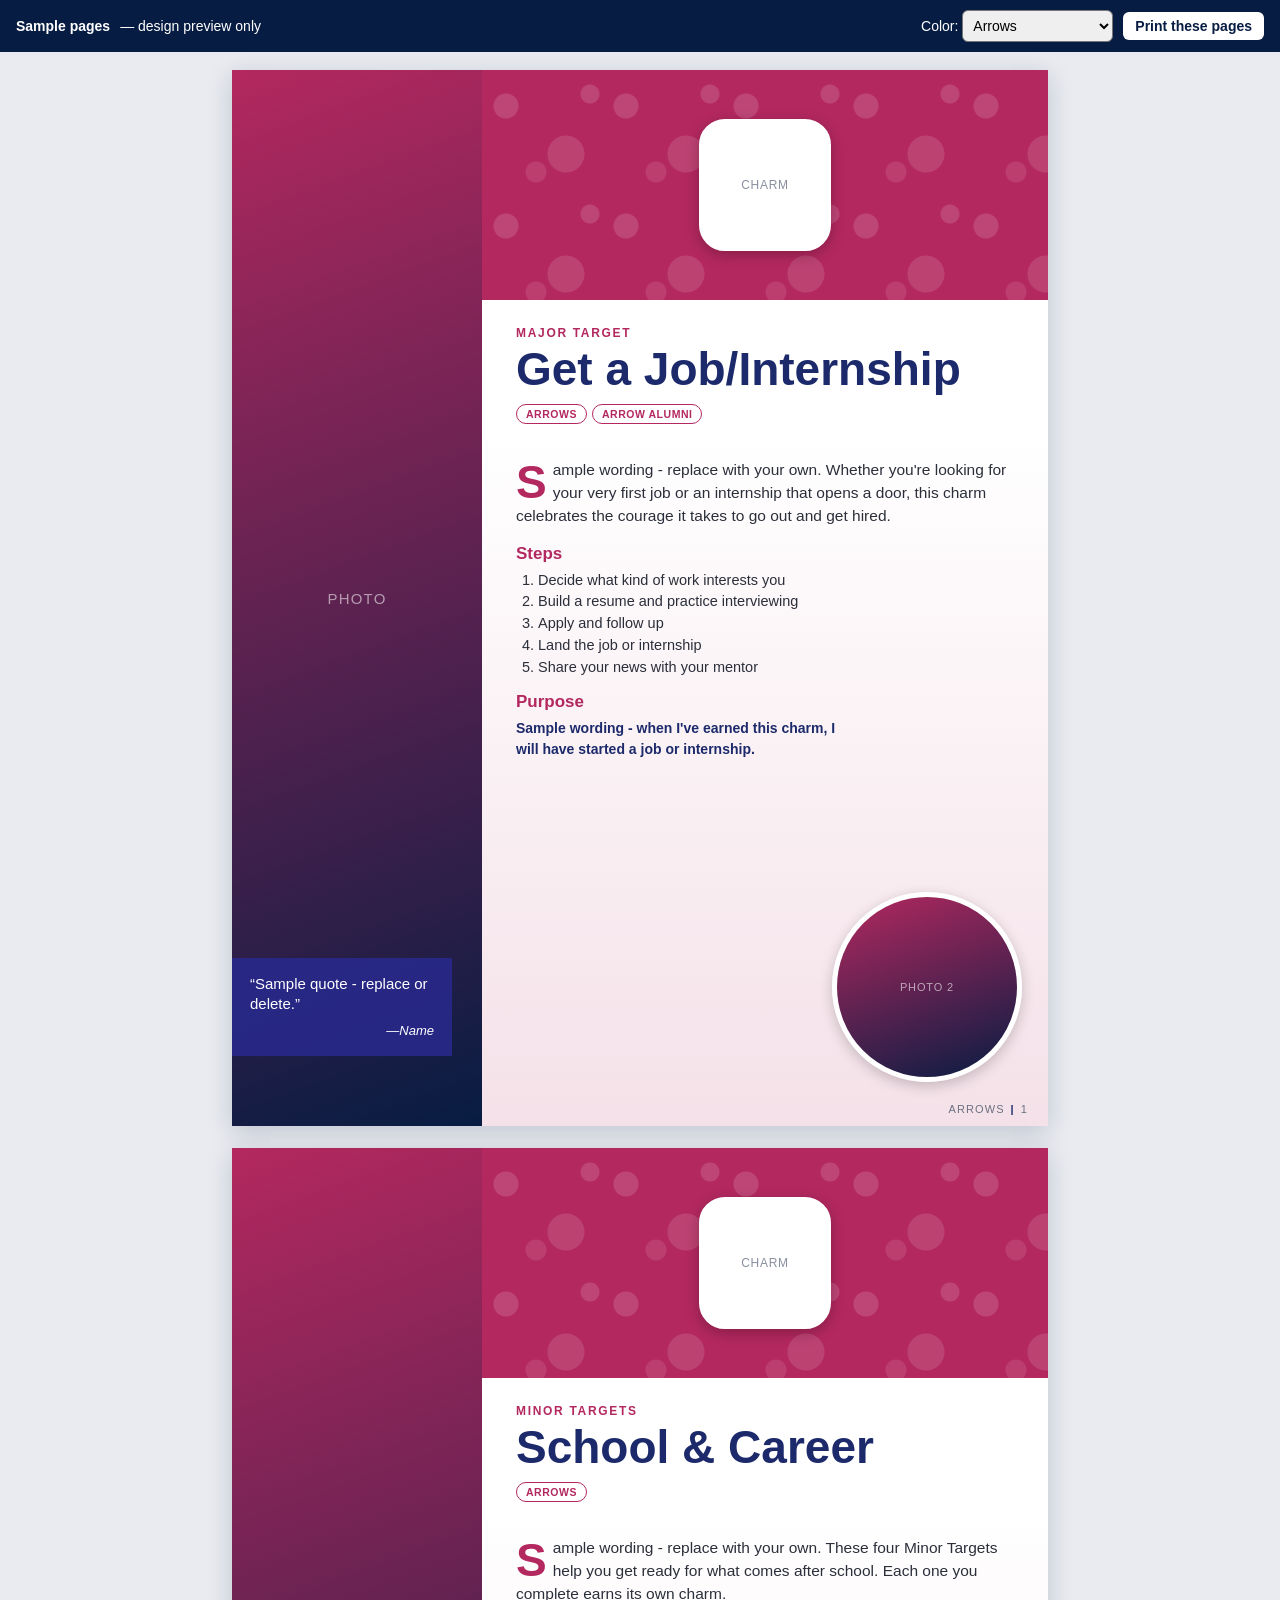
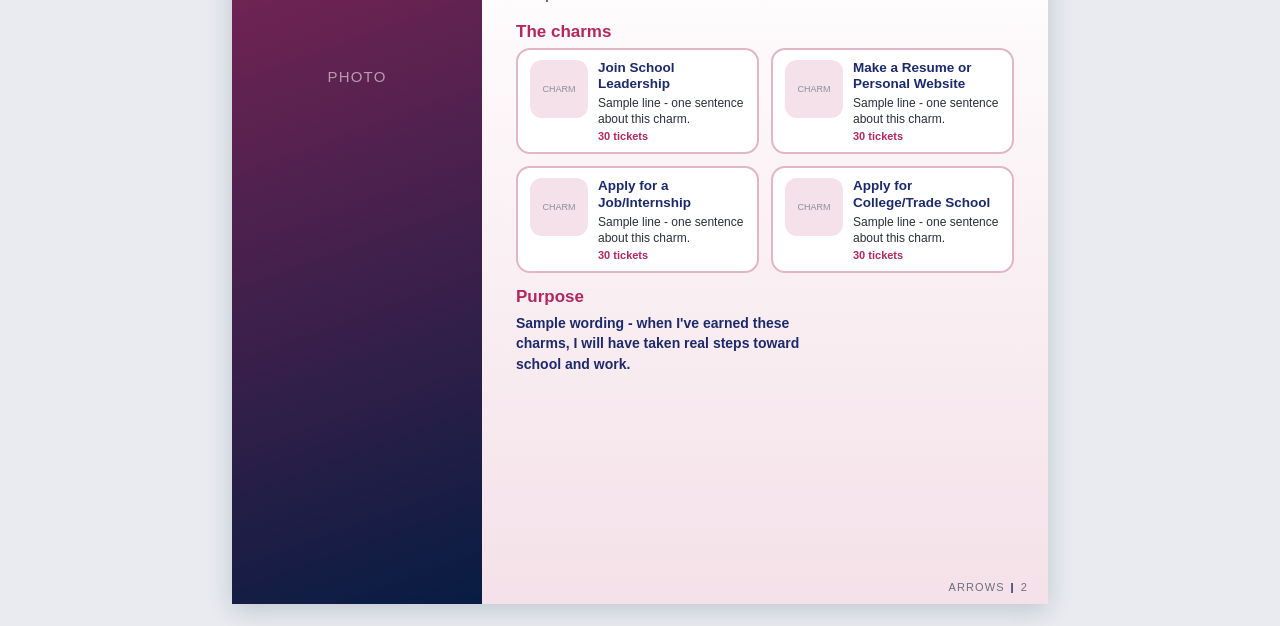
==== sample.html @ eaa31264 "Start Awards Program Guide: charm data, content template, sample pages awards.json holds all four bo" ====
<!doctype html>
<html lang="en">
<head>
<meta charset="utf-8">
<meta name="viewport" content="width=device-width,initial-scale=1">
<title>Awards Program Guide — Sample Pages</title>
<link rel="stylesheet" href="styles.css">
<style>
  .bar{position:sticky;top:0;z-index:5;background:#071C42;color:#fff;padding:10px 16px;font-size:14px;display:flex;gap:10px;align-items:center;flex-wrap:wrap;margin-bottom:18px}
  .bar button{font:inherit;padding:6px 12px;border-radius:6px;border:0;cursor:pointer;background:#fff;color:#071C42;font-weight:700}
  .bar select{font:inherit;padding:6px;border-radius:6px}
  .bar .sp{flex:1}
</style>
</head>
<body>
<div class="bar noprint">
  <strong>Sample pages</strong> — design preview only
  <span class="sp"></span>
  <label>Color: <select id="aud"></select></label>
  <button onclick="window.print()">Print these pages</button>
</div>
<div id="out"></div>
<script src="app.js"></script>
<script>
(async function(){
  const data = await AwardsGuide.load();
  const ids = ['major-a1','grp-school-career'];
  const sel = document.getElementById('aud');
  data.booklets.forEach(b => sel.append(new Option(b.title, b.id)));
  const out = document.getElementById('out');
  let wraps = [];
  function draw(){
    const booklet = data.booklets.find(b => b.id === sel.value);
    out.replaceChildren();
    wraps = ids.map((id,i) => {
      const p = data.pages.find(x => x.id === id);
      const w = AwardsGuide.wrap(AwardsGuide.render(p, booklet, data, i + 1));
      out.append(w); return w;
    });
    AwardsGuide.fit(wraps);
  }
  sel.addEventListener('change', draw);
  window.addEventListener('resize', () => AwardsGuide.fit(wraps));
  draw();
})();
</script>
</body>
</html>
---- styles.css ----
/* Awards Program Guide — page design. One .page = one 8.5in x 11in sheet. */
:root{
  --navy:#071C42; --title:#1C2A6B; --ink:#2b2f3a; --accent:#B3285F;
  --soft:#f6f1f4; --pg-w:816px; --pg-h:1056px; /* 8.5in x 11in at 96dpi */
}
*{box-sizing:border-box}
html,body{margin:0}
body{font-family:"Helvetica Neue",Arial,sans-serif;color:var(--ink);background:#e9ebf0}

/* Screen: pages scale to fit the window */
.sheet-wrap{width:100%;display:flex;justify-content:center;margin:0 auto 22px}
.sheet-scaler{transform-origin:top left}
.page{width:var(--pg-w);height:var(--pg-h);position:relative;overflow:hidden;background:#fff;
  box-shadow:0 6px 24px rgba(7,28,66,.18);display:grid;grid-template-columns:250px 1fr;
  --tint:color-mix(in srgb,var(--accent) 14%,#fff)}

/* Left photo strip */
.pg-photo{position:relative;background:linear-gradient(160deg,var(--accent),var(--navy));overflow:hidden}
.pg-photo img{width:100%;height:100%;object-fit:cover;display:block}
.pg-photo .ph-empty{position:absolute;inset:0;display:flex;align-items:center;justify-content:center;
  color:rgba(255,255,255,.55);font-size:15px;letter-spacing:.08em;text-transform:uppercase;text-align:center;padding:20px}
.pg-quote{position:absolute;left:0;bottom:70px;width:88%;background:rgba(40,40,140,.88);color:#fff;
  padding:16px 18px;font-size:15px;line-height:1.35}
.pg-quote .by{display:block;text-align:right;margin-top:8px;font-style:italic;font-size:13px}

/* Right column */
.pg-main{display:flex;flex-direction:column;min-width:0;background:#fff}
.pg-banner{height:230px;position:relative;background-color:var(--accent);
  background-image:radial-gradient(circle at 20% 30%,rgba(255,255,255,.14) 0 12px,transparent 13px),
  radial-gradient(circle at 70% 70%,rgba(255,255,255,.12) 0 18px,transparent 19px),
  radial-gradient(circle at 90% 20%,rgba(255,255,255,.14) 0 9px,transparent 10px),
  radial-gradient(circle at 45% 85%,rgba(255,255,255,.1) 0 10px,transparent 11px);
  background-size:120px 120px;display:flex;align-items:center;justify-content:center}
.badge{width:132px;height:132px;border-radius:26px;border:4px solid #fff;background:#fff;overflow:hidden;
  display:flex;align-items:center;justify-content:center;box-shadow:0 4px 14px rgba(0,0,0,.25)}
.badge img{width:100%;height:100%;object-fit:contain}
.badge .b-empty{font-size:12px;color:#8a8fa0;text-align:center;letter-spacing:.06em;text-transform:uppercase}

.pg-title{padding:26px 34px 12px}
.pg-label{font-size:12px;font-weight:700;letter-spacing:.14em;text-transform:uppercase;color:var(--accent);margin-bottom:6px}
.pg-title h1{margin:0;font-size:46px;line-height:1.04;color:var(--title);font-weight:800}
.pg-title.long h1{font-size:38px}

.pg-body{flex:1;padding:22px 34px 56px;background:linear-gradient(180deg,#fff 0,var(--tint) 100%);position:relative;overflow:hidden}
.pg-intro{font-size:15.5px;line-height:1.5;margin:0 0 16px}
.pg-intro::first-letter{font-size:46px;font-weight:800;color:var(--accent);float:left;line-height:.9;margin:4px 6px 0 0}
.pg-h{font-size:17px;font-weight:800;color:var(--accent);margin:14px 0 6px}
.pg-steps{margin:0;padding-left:22px;font-size:14.5px;line-height:1.5;max-width:330px}
.pg-purpose{font-size:14px;line-height:1.45;margin:0;max-width:330px}
.pg-purpose strong{color:var(--title)}
.pg-photo2{position:absolute;right:26px;bottom:44px;width:190px;height:190px;border-radius:50%;overflow:hidden;
  border:5px solid #fff;background:linear-gradient(160deg,var(--accent),var(--navy));box-shadow:0 4px 14px rgba(0,0,0,.2)}
.pg-photo2 img{width:100%;height:100%;object-fit:cover}
.pg-photo2.empty{display:flex;align-items:center;justify-content:center;color:rgba(255,255,255,.6);font-size:11px;text-transform:uppercase;letter-spacing:.08em}

/* Group page: cards for each charm */
.cards{display:grid;grid-template-columns:1fr 1fr;gap:12px;margin:4px 0 12px}
.cards.n1,.cards.n3.single{grid-template-columns:1fr}
.card{background:#fff;border:2px solid color-mix(in srgb,var(--accent) 35%,#fff);border-radius:14px;padding:10px 12px;display:flex;gap:10px;align-items:flex-start}
.card .mini{flex:0 0 58px;height:58px;border-radius:12px;background:var(--tint);overflow:hidden;display:flex;align-items:center;justify-content:center;font-size:9px;color:#8a8fa0;text-align:center;text-transform:uppercase}
.card .mini img{width:100%;height:100%;object-fit:contain}
.card .nm{font-weight:800;font-size:13.5px;color:var(--title);line-height:1.2}
.card .bl{font-size:12px;line-height:1.35;margin-top:3px}
.card .tx{font-size:11px;font-weight:700;color:var(--accent);margin-top:3px}

.pg-foot{position:absolute;left:0;right:0;bottom:0;height:34px;display:flex;align-items:center;justify-content:flex-end;
  padding:0 20px;font-size:11px;letter-spacing:.1em;text-transform:uppercase;color:#6b7080}
.pg-foot b{color:var(--title);margin:0 6px}
.who{display:flex;flex-wrap:wrap;gap:5px;margin-top:10px}
.who span{font-size:10.5px;font-weight:700;letter-spacing:.05em;text-transform:uppercase;padding:3px 9px;border-radius:10px;
  background:#fff;border:1.5px solid var(--accent);color:var(--accent)}

/* Print: real size, one page per sheet */
@page{size:8.5in 11in;margin:0}
@media print{
  body{background:#fff}
  .sheet-wrap{margin:0;display:block;height:auto!important;width:auto!important;break-after:page}
  .sheet-scaler{transform:none!important}
  .page{box-shadow:none;-webkit-print-color-adjust:exact;print-color-adjust:exact}
  .ph-empty,.b-empty{color:transparent!important}
  .noprint{display:none!important}
}
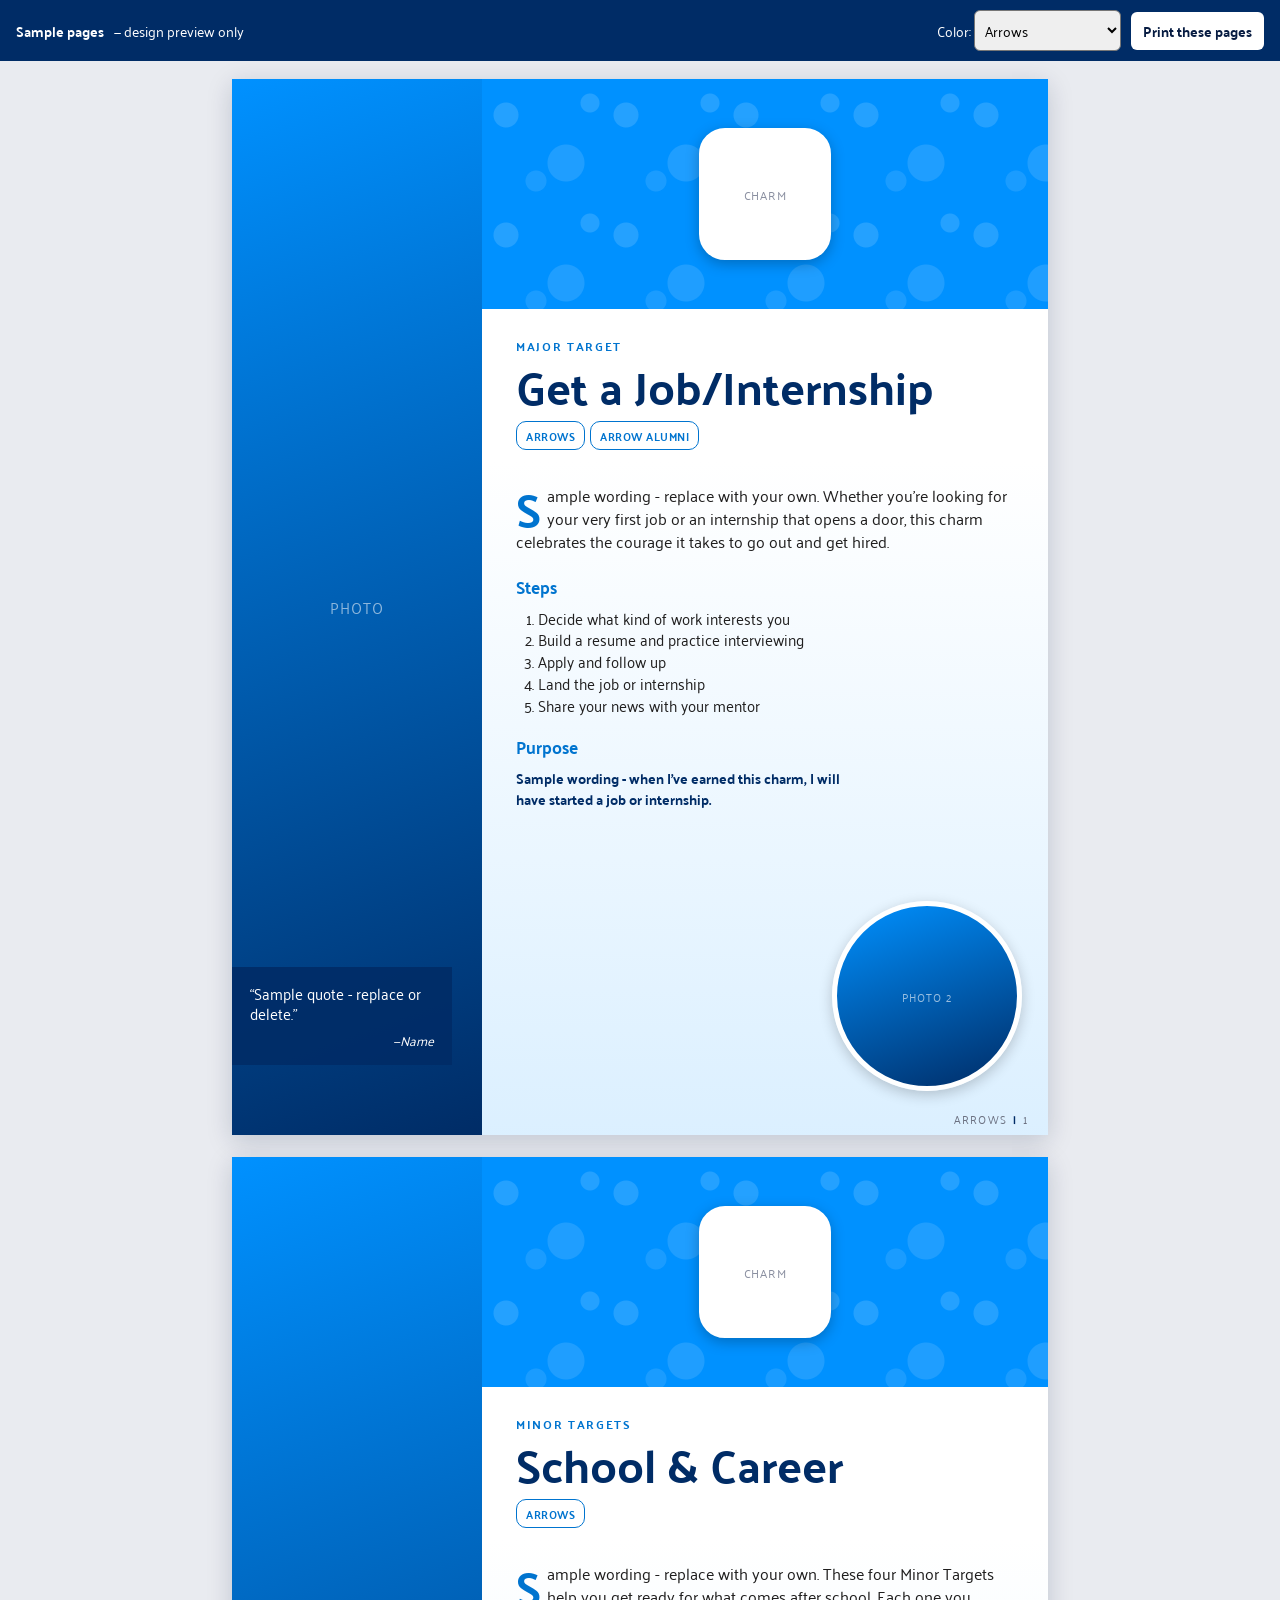
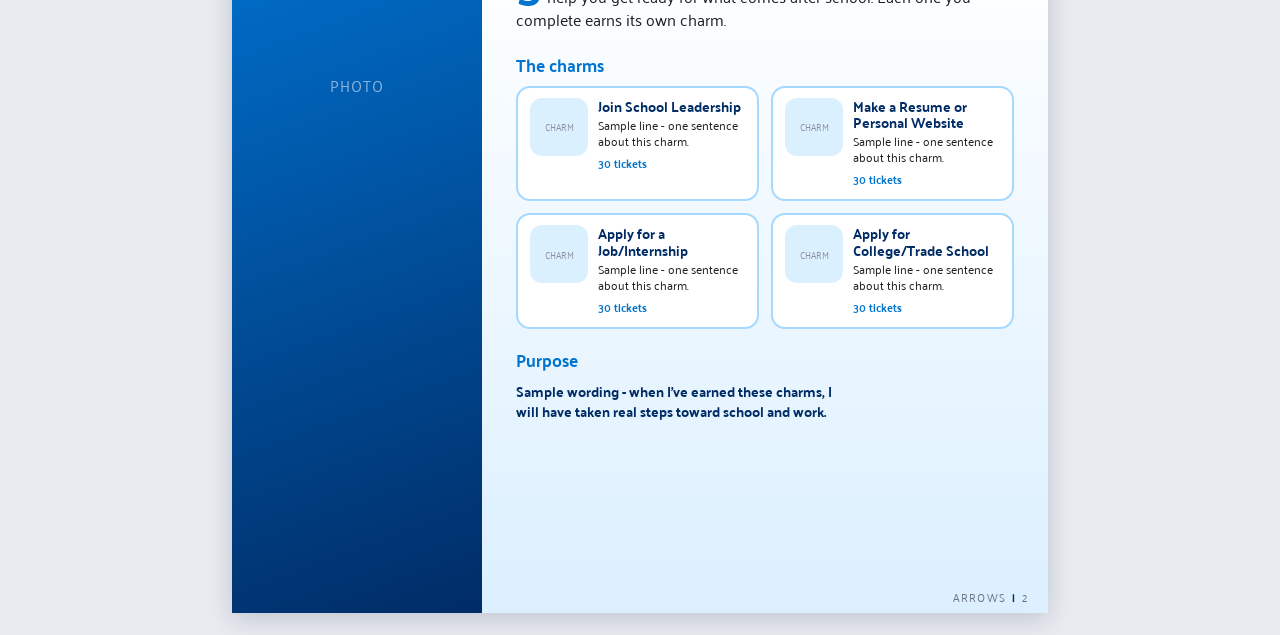
==== commit 2b244a0d: "Fix print layout to fill the sheet; apply FTN brand colors and Palanquin Print kept the screen's inl" ====
--- a/sample.html
+++ b/sample.html
@@ -6,7 +6,7 @@
 <title>Awards Program Guide — Sample Pages</title>
 <link rel="stylesheet" href="styles.css">
 <style>
-  .bar{position:sticky;top:0;z-index:5;background:#071C42;color:#fff;padding:10px 16px;font-size:14px;display:flex;gap:10px;align-items:center;flex-wrap:wrap;margin-bottom:18px}
+  .bar{position:sticky;top:0;z-index:5;background:#002C66;color:#fff;padding:10px 16px;font-size:14px;display:flex;gap:10px;align-items:center;flex-wrap:wrap;margin-bottom:18px}
   .bar button{font:inherit;padding:6px 12px;border-radius:6px;border:0;cursor:pointer;background:#fff;color:#071C42;font-weight:700}
   .bar select{font:inherit;padding:6px;border-radius:6px}
   .bar .sp{flex:1}
--- a/styles.css
+++ b/styles.css
@@ -1,11 +1,12 @@
 /* Awards Program Guide — page design. One .page = one 8.5in x 11in sheet. */
+@import url('https://fonts.googleapis.com/css2?family=Palanquin:wght@400;500;600;700&display=swap');
 :root{
-  --navy:#071C42; --title:#1C2A6B; --ink:#2b2f3a; --accent:#B3285F;
+  --navy:#002C66; --title:#002C66; --ink:#201F1F; --accent:#0091FF; --accent-ink:#0074CF;
   --soft:#f6f1f4; --pg-w:816px; --pg-h:1056px; /* 8.5in x 11in at 96dpi */
 }
 *{box-sizing:border-box}
 html,body{margin:0}
-body{font-family:"Helvetica Neue",Arial,sans-serif;color:var(--ink);background:#e9ebf0}
+body{font-family:"Palanquin","Helvetica Neue",Arial,sans-serif;color:var(--ink);background:#e9ebf0}
 
 /* Screen: pages scale to fit the window */
 .sheet-wrap{width:100%;display:flex;justify-content:center;margin:0 auto 22px}
@@ -19,7 +20,7 @@
 .pg-photo img{width:100%;height:100%;object-fit:cover;display:block}
 .pg-photo .ph-empty{position:absolute;inset:0;display:flex;align-items:center;justify-content:center;
   color:rgba(255,255,255,.55);font-size:15px;letter-spacing:.08em;text-transform:uppercase;text-align:center;padding:20px}
-.pg-quote{position:absolute;left:0;bottom:70px;width:88%;background:rgba(40,40,140,.88);color:#fff;
+.pg-quote{position:absolute;left:0;bottom:70px;width:88%;background:rgba(0,44,102,.9);color:#fff;
   padding:16px 18px;font-size:15px;line-height:1.35}
 .pg-quote .by{display:block;text-align:right;margin-top:8px;font-style:italic;font-size:13px}
 
@@ -37,14 +38,14 @@
 .badge .b-empty{font-size:12px;color:#8a8fa0;text-align:center;letter-spacing:.06em;text-transform:uppercase}
 
 .pg-title{padding:26px 34px 12px}
-.pg-label{font-size:12px;font-weight:700;letter-spacing:.14em;text-transform:uppercase;color:var(--accent);margin-bottom:6px}
+.pg-label{font-size:12px;font-weight:700;letter-spacing:.14em;text-transform:uppercase;color:var(--accent-ink);margin-bottom:6px}
 .pg-title h1{margin:0;font-size:46px;line-height:1.04;color:var(--title);font-weight:800}
 .pg-title.long h1{font-size:38px}
 
 .pg-body{flex:1;padding:22px 34px 56px;background:linear-gradient(180deg,#fff 0,var(--tint) 100%);position:relative;overflow:hidden}
 .pg-intro{font-size:15.5px;line-height:1.5;margin:0 0 16px}
-.pg-intro::first-letter{font-size:46px;font-weight:800;color:var(--accent);float:left;line-height:.9;margin:4px 6px 0 0}
-.pg-h{font-size:17px;font-weight:800;color:var(--accent);margin:14px 0 6px}
+.pg-intro::first-letter{font-size:46px;font-weight:700;color:var(--accent-ink);float:left;line-height:.9;margin:4px 6px 0 0}
+.pg-h{font-size:17px;font-weight:700;color:var(--accent-ink);margin:14px 0 6px}
 .pg-steps{margin:0;padding-left:22px;font-size:14.5px;line-height:1.5;max-width:330px}
 .pg-purpose{font-size:14px;line-height:1.45;margin:0;max-width:330px}
 .pg-purpose strong{color:var(--title)}
@@ -61,21 +62,24 @@
 .card .mini img{width:100%;height:100%;object-fit:contain}
 .card .nm{font-weight:800;font-size:13.5px;color:var(--title);line-height:1.2}
 .card .bl{font-size:12px;line-height:1.35;margin-top:3px}
-.card .tx{font-size:11px;font-weight:700;color:var(--accent);margin-top:3px}
+.card .tx{font-size:11px;font-weight:700;color:var(--accent-ink);margin-top:3px}
 
 .pg-foot{position:absolute;left:0;right:0;bottom:0;height:34px;display:flex;align-items:center;justify-content:flex-end;
   padding:0 20px;font-size:11px;letter-spacing:.1em;text-transform:uppercase;color:#6b7080}
 .pg-foot b{color:var(--title);margin:0 6px}
 .who{display:flex;flex-wrap:wrap;gap:5px;margin-top:10px}
 .who span{font-size:10.5px;font-weight:700;letter-spacing:.05em;text-transform:uppercase;padding:3px 9px;border-radius:10px;
-  background:#fff;border:1.5px solid var(--accent);color:var(--accent)}
+  background:#fff;border:1.5px solid var(--accent-ink);color:var(--accent-ink)}
 
 /* Print: real size, one page per sheet */
 @page{size:8.5in 11in;margin:0}
 @media print{
-  body{background:#fff}
-  .sheet-wrap{margin:0;display:block;height:auto!important;width:auto!important;break-after:page}
-  .sheet-scaler{transform:none!important}
+  html,body{background:#fff;width:8.5in;margin:0!important;padding:0!important}
+  /* The screen layout scales/offsets each page with inline styles; undo all of it so the sheet fills the paper. */
+  .sheet-wrap{margin:0!important;padding:0!important;display:block!important;height:11in!important;width:8.5in!important;
+    break-after:page;page-break-after:always;overflow:hidden}
+  .sheet-scaler{transform:none!important;width:8.5in!important;margin:0!important}
+  .page{width:8.5in!important;height:11in!important}
   .page{box-shadow:none;-webkit-print-color-adjust:exact;print-color-adjust:exact}
   .ph-empty,.b-empty{color:transparent!important}
   .noprint{display:none!important}
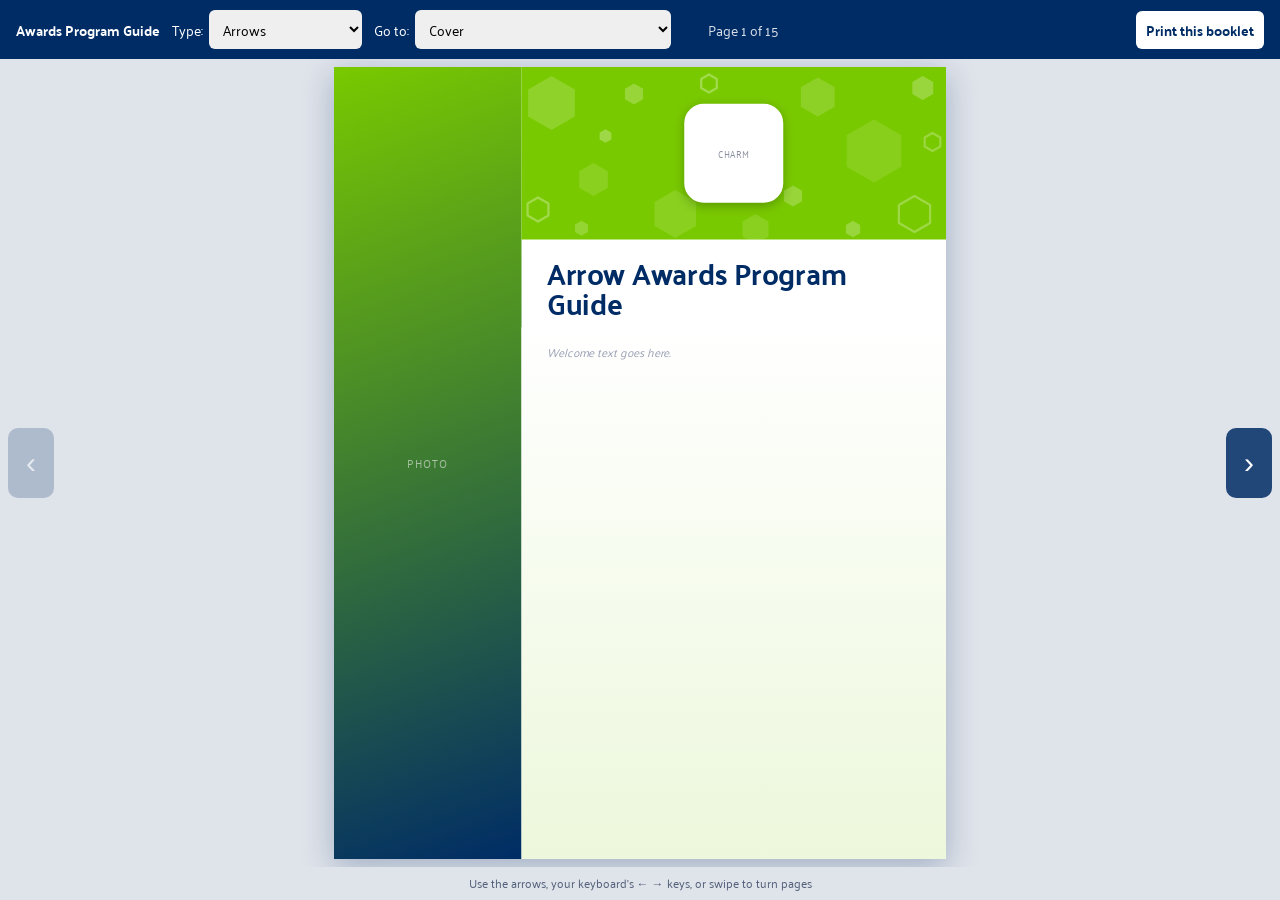
==== commit 534a2030: "Booklet page-turning view, Type selector, hexagon banner texture Co-Authored-By: Claude Sonnet 5.5 <" ====
--- a/sample.html
+++ b/sample.html
@@ -3,45 +3,142 @@
 <head>
 <meta charset="utf-8">
 <meta name="viewport" content="width=device-width,initial-scale=1">
-<title>Awards Program Guide — Sample Pages</title>
+<title>Awards Program Guide — Booklet Preview</title>
 <link rel="stylesheet" href="styles.css">
 <style>
-  .bar{position:sticky;top:0;z-index:5;background:#002C66;color:#fff;padding:10px 16px;font-size:14px;display:flex;gap:10px;align-items:center;flex-wrap:wrap;margin-bottom:18px}
-  .bar button{font:inherit;padding:6px 12px;border-radius:6px;border:0;cursor:pointer;background:#fff;color:#071C42;font-weight:700}
-  .bar select{font:inherit;padding:6px;border-radius:6px}
+  html,body{height:100%;overflow:hidden}
+  body{display:flex;flex-direction:column;background:#dfe3ea}
+  .bar{background:#002C66;color:#fff;padding:10px 16px;font-size:14px;display:flex;gap:12px;align-items:center;flex-wrap:wrap;flex:0 0 auto}
+  .bar label{display:flex;align-items:center;gap:6px}
+  .bar select,.bar button{font:inherit;padding:6px 10px;border-radius:6px;border:0}
+  .bar button{cursor:pointer;background:#fff;color:#002C66;font-weight:700}
   .bar .sp{flex:1}
+  .bar .pos{opacity:.85;min-width:120px;text-align:center}
+  .viewer{flex:1;position:relative;display:flex;align-items:center;justify-content:center;min-height:0;overflow:hidden;touch-action:pan-y}
+  .stage{position:relative}
+  .spread{display:flex;transform-origin:top left;position:absolute;left:0;top:0;box-shadow:0 10px 40px rgba(0,44,102,.28)}
+  .spread .slot{width:816px;height:1056px;position:relative;overflow:hidden;background:#fff}
+  .spread .slot .sheet-wrap{margin:0;display:block;height:1056px!important;width:816px!important;padding:0!important}
+  .spread .slot .page{box-shadow:none}
+  .spread .slot.blank{background:#f1f2f6}
+  /* soft gutter shading where the two pages meet */
+  .spread.two .slot:first-child::after{content:"";position:absolute;top:0;bottom:0;right:0;width:46px;background:linear-gradient(90deg,transparent,rgba(0,0,0,.14));pointer-events:none}
+  .spread.two .slot:last-child::before{content:"";position:absolute;top:0;bottom:0;left:0;width:46px;background:linear-gradient(270deg,transparent,rgba(0,0,0,.14));pointer-events:none;z-index:3}
+  .spread.go-next{animation:inNext .32s ease-out}
+  .spread.go-prev{animation:inPrev .32s ease-out}
+  @keyframes inNext{from{opacity:.0;translate:30px 0}to{opacity:1;translate:0 0}}
+  @keyframes inPrev{from{opacity:.0;translate:-30px 0}to{opacity:1;translate:0 0}}
+  .nav{position:absolute;top:50%;transform:translateY(-50%);width:46px;height:70px;border:0;border-radius:10px;background:rgba(0,44,102,.85);color:#fff;font-size:30px;cursor:pointer;z-index:4}
+  .nav:disabled{opacity:.25;cursor:default}
+  .nav.prev{left:8px}.nav.next{right:8px}
+  .hint{flex:0 0 auto;text-align:center;font-size:12px;color:#53607a;padding:5px 8px 7px}
+  #printArea{display:none}
+  @media print{
+    html,body{height:auto;overflow:visible;background:#fff}
+    .bar,.viewer,.hint{display:none!important}
+    #printArea{display:block}
+  }
 </style>
 </head>
 <body>
 <div class="bar noprint">
-  <strong>Sample pages</strong> — design preview only
+  <strong>Awards Program Guide</strong>
+  <label>Type: <select id="aud"></select></label>
+  <label>Go to: <select id="jump"></select></label>
+  <span class="pos" id="pos"></span>
   <span class="sp"></span>
-  <label>Color: <select id="aud"></select></label>
-  <button onclick="window.print()">Print these pages</button>
+  <button id="printBtn">Print this booklet</button>
 </div>
-<div id="out"></div>
+<div class="viewer noprint" id="viewer">
+  <button class="nav prev" id="prev" aria-label="Previous page">&#8249;</button>
+  <div class="stage" id="stage"></div>
+  <button class="nav next" id="next" aria-label="Next page">&#8250;</button>
+</div>
+<div class="hint noprint">Use the arrows, your keyboard's &#8592; &#8594; keys, or swipe to turn pages</div>
+<div id="printArea"></div>
 <script src="app.js"></script>
 <script>
 (async function(){
-  const data = await AwardsGuide.load();
-  const ids = ['major-a1','grp-school-career'];
-  const sel = document.getElementById('aud');
-  data.booklets.forEach(b => sel.append(new Option(b.title, b.id)));
-  const out = document.getElementById('out');
-  let wraps = [];
-  function draw(){
-    const booklet = data.booklets.find(b => b.id === sel.value);
-    out.replaceChildren();
-    wraps = ids.map((id,i) => {
-      const p = data.pages.find(x => x.id === id);
-      const w = AwardsGuide.wrap(AwardsGuide.render(p, booklet, data, i + 1));
-      out.append(w); return w;
+  const G = AwardsGuide, PW = G.PW, PH = G.PH;
+  const data = await G.load();
+  const audSel = document.getElementById('aud'), jump = document.getElementById('jump');
+  const stage = document.getElementById('stage'), viewer = document.getElementById('viewer');
+  const prevB = document.getElementById('prev'), nextB = document.getElementById('next'), pos = document.getElementById('pos');
+  data.booklets.forEach(b => audSel.append(new Option(b.title, b.id)));
+
+  let booklet, pages, mode, cur = 0; // cur = index of the page being looked at
+
+  function spreadsFor(){
+    if(mode === 'single') return pages.map((p, i) => [i]);
+    const out = [[0]]; // the cover stands alone, like a real booklet
+    for(let i = 1; i < pages.length; i += 2) out.push(i + 1 < pages.length ? [i, i + 1] : [i]);
+    return out;
+  }
+  const spreadOf = (spreads, i) => Math.max(0, spreads.findIndex(s => s.includes(i)));
+
+  function chooseBooklet(id, page){
+    booklet = data.booklets.find(b => b.id === id) || data.booklets[0];
+    audSel.value = booklet.id;
+    pages = data.pages.filter(p => p.audiences.includes(booklet.id));
+    cur = Math.min(Math.max(page || 0, 0), pages.length - 1);
+    jump.replaceChildren();
+    pages.forEach((p, i) => jump.append(new Option(i === 0 ? 'Cover' : (i + 1) + '. ' + p.title, i)));
+    const pa = document.getElementById('printArea'); pa.replaceChildren();
+    pages.forEach((p, i) => pa.append(G.wrap(G.render(p, booklet, data, i + 1))));
+    show(null);
+  }
+
+  function show(dir){
+    mode = window.innerWidth >= 1000 ? 'spread' : 'single';
+    const spreads = spreadsFor();
+    const si = spreadOf(spreads, cur);
+    const s = spreads[si];
+    const el = document.createElement('div');
+    el.className = 'spread' + (s.length === 2 ? ' two' : '') + (dir ? ' go-' + dir : '');
+    s.forEach(i => {
+      const slot = document.createElement('div');
+      slot.className = 'slot';
+      slot.append(G.wrap(G.render(pages[i], booklet, data, i + 1)));
+      el.append(slot);
     });
-    AwardsGuide.fit(wraps);
+    // fit to the window
+    const w = PW * s.length;
+    const availW = viewer.clientWidth - (viewer.clientWidth > 700 ? 120 : 20);
+    const availH = viewer.clientHeight - 16;
+    const sc = Math.min(1, availW / w, availH / PH);
+    el.style.transform = 'scale(' + sc + ')';
+    stage.style.width = (w * sc) + 'px'; stage.style.height = (PH * sc) + 'px';
+    stage.replaceChildren(el);
+    jump.value = String(cur);
+    const shown = s.map(x => x + 1);
+    pos.textContent = shown.length > 1 ? 'Pages ' + shown[0] + '–' + shown[1] + ' of ' + pages.length : 'Page ' + shown[0] + ' of ' + pages.length;
+    prevB.disabled = si === 0; nextB.disabled = si === spreads.length - 1;
+    try{ history.replaceState(null, '', '#' + booklet.id + '/' + (cur + 1)); }catch(e){}
+    show._spreads = spreads; show._si = si;
   }
-  sel.addEventListener('change', draw);
-  window.addEventListener('resize', () => AwardsGuide.fit(wraps));
-  draw();
+
+  function go(delta){
+    const spreads = show._spreads, ni = show._si + delta;
+    if(ni < 0 || ni >= spreads.length) return;
+    cur = spreads[ni][0];
+    show(delta > 0 ? 'next' : 'prev');
+  }
+
+  prevB.onclick = () => go(-1); nextB.onclick = () => go(1);
+  audSel.onchange = () => chooseBooklet(audSel.value, 0);
+  jump.onchange = () => { cur = +jump.value; show(null); };
+  document.getElementById('printBtn').onclick = () => window.print();
+  document.addEventListener('keydown', e => {
+    if(e.target && /SELECT|INPUT/.test(e.target.tagName)) return;
+    if(e.key === 'ArrowRight') go(1); else if(e.key === 'ArrowLeft') go(-1);
+  });
+  let tx = null;
+  viewer.addEventListener('touchstart', e => { tx = e.touches[0].clientX; }, {passive: true});
+  viewer.addEventListener('touchend', e => { if(tx === null) return; const dx = e.changedTouches[0].clientX - tx; tx = null; if(Math.abs(dx) > 50) go(dx < 0 ? 1 : -1); });
+  let rt; window.addEventListener('resize', () => { clearTimeout(rt); rt = setTimeout(() => show(null), 120); });
+
+  const m = (location.hash || '').match(/^#([a-z]+)\/(\d+)$/);
+  chooseBooklet(m ? m[1] : data.booklets[0].id, m ? (+m[2] - 1) : 0);
 })();
 </script>
 </body>
--- a/styles.css
+++ b/styles.css
@@ -27,11 +27,9 @@
 /* Right column */
 .pg-main{display:flex;flex-direction:column;min-width:0;background:#fff}
 .pg-banner{height:230px;position:relative;background-color:var(--accent);
-  background-image:radial-gradient(circle at 20% 30%,rgba(255,255,255,.14) 0 12px,transparent 13px),
-  radial-gradient(circle at 70% 70%,rgba(255,255,255,.12) 0 18px,transparent 19px),
-  radial-gradient(circle at 90% 20%,rgba(255,255,255,.14) 0 9px,transparent 10px),
-  radial-gradient(circle at 45% 85%,rgba(255,255,255,.1) 0 10px,transparent 11px);
-  background-size:120px 120px;display:flex;align-items:center;justify-content:center}
+  overflow:hidden;display:flex;align-items:center;justify-content:center}
+.hexes{position:absolute;inset:0;width:100%;height:100%}
+.badge{position:relative;z-index:1}
 .badge{width:132px;height:132px;border-radius:26px;border:4px solid #fff;background:#fff;overflow:hidden;
   display:flex;align-items:center;justify-content:center;box-shadow:0 4px 14px rgba(0,0,0,.25)}
 .badge img{width:100%;height:100%;object-fit:contain}
@@ -45,6 +43,7 @@
 .pg-body{flex:1;padding:22px 34px 56px;background:linear-gradient(180deg,#fff 0,var(--tint) 100%);position:relative;overflow:hidden}
 .pg-intro{font-size:15.5px;line-height:1.5;margin:0 0 16px}
 .pg-intro::first-letter{font-size:46px;font-weight:700;color:var(--accent-ink);float:left;line-height:.9;margin:4px 6px 0 0}
+.pg-intro.nodrop::first-letter{font-size:inherit;font-weight:inherit;float:none;color:inherit;margin:0}
 .pg-h{font-size:17px;font-weight:700;color:var(--accent-ink);margin:14px 0 6px}
 .pg-steps{margin:0;padding-left:22px;font-size:14.5px;line-height:1.5;max-width:330px}
 .pg-purpose{font-size:14px;line-height:1.45;margin:0;max-width:330px}
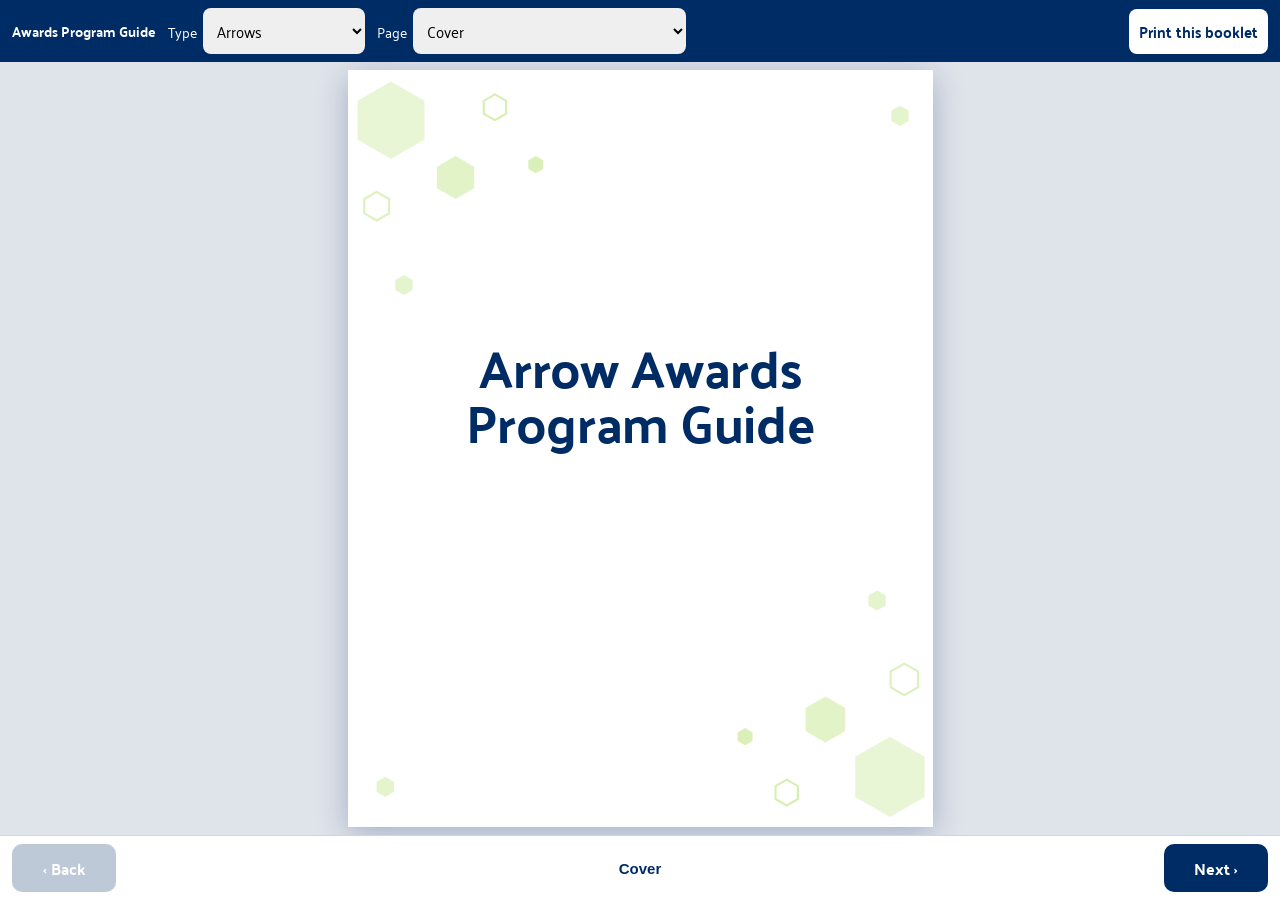
==== commit e2f30228: "One page at a time, title-only cover, phone layout Cover is now just the title above center with fai" ====
--- a/sample.html
+++ b/sample.html
@@ -7,35 +7,45 @@
 <link rel="stylesheet" href="styles.css">
 <style>
   html,body{height:100%;overflow:hidden}
-  body{display:flex;flex-direction:column;background:#dfe3ea}
-  .bar{background:#002C66;color:#fff;padding:10px 16px;font-size:14px;display:flex;gap:12px;align-items:center;flex-wrap:wrap;flex:0 0 auto}
-  .bar label{display:flex;align-items:center;gap:6px}
-  .bar select,.bar button{font:inherit;padding:6px 10px;border-radius:6px;border:0}
-  .bar button{cursor:pointer;background:#fff;color:#002C66;font-weight:700}
+  body{display:flex;flex-direction:column;background:#dfe3ea;height:100vh;height:100dvh}
+  .bar{background:#002C66;color:#fff;padding:8px 12px;font-size:14px;display:flex;gap:8px 12px;align-items:center;flex-wrap:wrap;flex:0 0 auto}
+  .bar strong{white-space:nowrap}
+  .bar label{display:flex;align-items:center;gap:6px;min-width:0}
+  .bar select,.bar button{font:inherit;font-size:15px;padding:8px 10px;border-radius:8px;border:0;min-height:40px;max-width:100%}
+  .bar select{min-width:0}
+  .bar button{cursor:pointer;background:#fff;color:#002C66;font-weight:700;white-space:nowrap}
   .bar .sp{flex:1}
-  .bar .pos{opacity:.85;min-width:120px;text-align:center}
-  .viewer{flex:1;position:relative;display:flex;align-items:center;justify-content:center;min-height:0;overflow:hidden;touch-action:pan-y}
+  .viewer{flex:1;position:relative;min-height:0;display:flex;align-items:center;justify-content:center;overflow:hidden}
+  .viewer.mobile{display:block;overflow-y:auto;overflow-x:hidden;-webkit-overflow-scrolling:touch;padding:10px}
   .stage{position:relative}
-  .spread{display:flex;transform-origin:top left;position:absolute;left:0;top:0;box-shadow:0 10px 40px rgba(0,44,102,.28)}
-  .spread .slot{width:816px;height:1056px;position:relative;overflow:hidden;background:#fff}
-  .spread .slot .sheet-wrap{margin:0;display:block;height:1056px!important;width:816px!important;padding:0!important}
-  .spread .slot .page{box-shadow:none}
-  .spread .slot.blank{background:#f1f2f6}
-  /* soft gutter shading where the two pages meet */
-  .spread.two .slot:first-child::after{content:"";position:absolute;top:0;bottom:0;right:0;width:46px;background:linear-gradient(90deg,transparent,rgba(0,0,0,.14));pointer-events:none}
-  .spread.two .slot:last-child::before{content:"";position:absolute;top:0;bottom:0;left:0;width:46px;background:linear-gradient(270deg,transparent,rgba(0,0,0,.14));pointer-events:none;z-index:3}
-  .spread.go-next{animation:inNext .32s ease-out}
-  .spread.go-prev{animation:inPrev .32s ease-out}
-  @keyframes inNext{from{opacity:.0;translate:30px 0}to{opacity:1;translate:0 0}}
-  @keyframes inPrev{from{opacity:.0;translate:-30px 0}to{opacity:1;translate:0 0}}
-  .nav{position:absolute;top:50%;transform:translateY(-50%);width:46px;height:70px;border:0;border-radius:10px;background:rgba(0,44,102,.85);color:#fff;font-size:30px;cursor:pointer;z-index:4}
-  .nav:disabled{opacity:.25;cursor:default}
-  .nav.prev{left:8px}.nav.next{right:8px}
-  .hint{flex:0 0 auto;text-align:center;font-size:12px;color:#53607a;padding:5px 8px 7px}
+  .viewer.mobile .stage{width:100%!important;height:auto!important}
+  .spread{transform-origin:top left;position:absolute;left:0;top:0;width:816px;height:1056px;box-shadow:0 10px 40px rgba(0,44,102,.28);background:#fff;overflow:hidden}
+  .viewer.mobile .spread{position:static;transform:none!important;width:100%;height:auto;box-shadow:none;overflow:visible;background:transparent}
+  .spread .sheet-wrap{margin:0;display:block;height:1056px!important;width:816px!important;padding:0!important}
+  .viewer.mobile .spread .sheet-wrap{height:auto!important;width:100%!important}
+  .viewer.mobile .spread .sheet-scaler{width:100%}
+  .spread .page{box-shadow:none}
+  .viewer.mobile .spread .page{box-shadow:0 4px 18px rgba(0,44,102,.18);border-radius:6px;overflow:hidden}
+  .spread.go-next{animation:inNext .3s ease-out}
+  .spread.go-prev{animation:inPrev .3s ease-out}
+  @keyframes inNext{from{opacity:0;translate:28px 0}to{opacity:1;translate:0 0}}
+  @keyframes inPrev{from{opacity:0;translate:-28px 0}to{opacity:1;translate:0 0}}
+  .pager{flex:0 0 auto;display:flex;align-items:center;justify-content:center;gap:14px;padding:8px 12px calc(8px + env(safe-area-inset-bottom));background:#fff;border-top:1px solid #cfd5e0}
+  .pager button{flex:0 0 auto;min-width:104px;height:48px;border:0;border-radius:10px;background:#002C66;color:#fff;font:inherit;font-weight:700;font-size:16px;cursor:pointer}
+  .pager button:disabled{opacity:.25;cursor:default}
+  .pager .pos{flex:1;text-align:center;font-weight:600;color:#002C66;font-size:15px;min-width:0}
   #printArea{display:none}
+  @media (max-width:700px){
+    .bar strong{display:none}
+    .bar label{flex:1 1 40%}
+    .bar label select{flex:1;width:100%}
+    .bar .sp{display:none}
+    .bar button{flex:1 1 100%;min-height:36px;padding:6px 10px}
+    .pager button{min-width:88px}
+  }
   @media print{
     html,body{height:auto;overflow:visible;background:#fff}
-    .bar,.viewer,.hint{display:none!important}
+    .bar,.viewer,.pager{display:none!important}
     #printArea{display:block}
   }
 </style>
@@ -43,18 +53,17 @@
 <body>
 <div class="bar noprint">
   <strong>Awards Program Guide</strong>
-  <label>Type: <select id="aud"></select></label>
-  <label>Go to: <select id="jump"></select></label>
-  <span class="pos" id="pos"></span>
+  <label>Type <select id="aud"></select></label>
+  <label>Page <select id="jump"></select></label>
   <span class="sp"></span>
   <button id="printBtn">Print this booklet</button>
 </div>
-<div class="viewer noprint" id="viewer">
-  <button class="nav prev" id="prev" aria-label="Previous page">&#8249;</button>
-  <div class="stage" id="stage"></div>
-  <button class="nav next" id="next" aria-label="Next page">&#8250;</button>
+<div class="viewer noprint" id="viewer"><div class="stage" id="stage"></div></div>
+<div class="pager noprint">
+  <button id="prev" aria-label="Previous page">&#8249; Back</button>
+  <span class="pos" id="pos"></span>
+  <button id="next" aria-label="Next page">Next &#8250;</button>
 </div>
-<div class="hint noprint">Use the arrows, your keyboard's &#8592; &#8594; keys, or swipe to turn pages</div>
 <div id="printArea"></div>
 <script src="app.js"></script>
 <script>
@@ -66,15 +75,8 @@
   const prevB = document.getElementById('prev'), nextB = document.getElementById('next'), pos = document.getElementById('pos');
   data.booklets.forEach(b => audSel.append(new Option(b.title, b.id)));
 
-  let booklet, pages, mode, cur = 0; // cur = index of the page being looked at
-
-  function spreadsFor(){
-    if(mode === 'single') return pages.map((p, i) => [i]);
-    const out = [[0]]; // the cover stands alone, like a real booklet
-    for(let i = 1; i < pages.length; i += 2) out.push(i + 1 < pages.length ? [i, i + 1] : [i]);
-    return out;
-  }
-  const spreadOf = (spreads, i) => Math.max(0, spreads.findIndex(s => s.includes(i)));
+  let booklet, pages, cur = 0, lastMode = null, lastW = 0;
+  const isMobile = () => window.innerWidth < 700 || window.innerHeight < 560;
 
   function chooseBooklet(id, page){
     booklet = data.booklets.find(b => b.id === id) || data.booklets[0];
@@ -83,45 +85,38 @@
     cur = Math.min(Math.max(page || 0, 0), pages.length - 1);
     jump.replaceChildren();
     pages.forEach((p, i) => jump.append(new Option(i === 0 ? 'Cover' : (i + 1) + '. ' + p.title, i)));
+    // Printing always uses the full Letter-size pages, one per sheet.
     const pa = document.getElementById('printArea'); pa.replaceChildren();
     pages.forEach((p, i) => pa.append(G.wrap(G.render(p, booklet, data, i + 1))));
     show(null);
   }
 
   function show(dir){
-    mode = window.innerWidth >= 1000 ? 'spread' : 'single';
-    const spreads = spreadsFor();
-    const si = spreadOf(spreads, cur);
-    const s = spreads[si];
+    const mobile = isMobile();
+    lastMode = mobile; lastW = window.innerWidth;
+    viewer.classList.toggle('mobile', mobile);
     const el = document.createElement('div');
-    el.className = 'spread' + (s.length === 2 ? ' two' : '') + (dir ? ' go-' + dir : '');
-    s.forEach(i => {
-      const slot = document.createElement('div');
-      slot.className = 'slot';
-      slot.append(G.wrap(G.render(pages[i], booklet, data, i + 1)));
-      el.append(slot);
-    });
-    // fit to the window
-    const w = PW * s.length;
-    const availW = viewer.clientWidth - (viewer.clientWidth > 700 ? 120 : 20);
-    const availH = viewer.clientHeight - 16;
-    const sc = Math.min(1, availW / w, availH / PH);
-    el.style.transform = 'scale(' + sc + ')';
-    stage.style.width = (w * sc) + 'px'; stage.style.height = (PH * sc) + 'px';
+    el.className = 'spread' + (dir ? ' go-' + dir : '');
+    el.append(G.wrap(G.render(pages[cur], booklet, data, cur + 1, {mobile})));
+    if(mobile){
+      stage.style.width = ''; stage.style.height = '';
+    } else {
+      const sc = Math.min(1, (viewer.clientWidth - 24) / PW, (viewer.clientHeight - 16) / PH);
+      el.style.transform = 'scale(' + sc + ')';
+      stage.style.width = (PW * sc) + 'px'; stage.style.height = (PH * sc) + 'px';
+    }
     stage.replaceChildren(el);
+    viewer.scrollTop = 0;
     jump.value = String(cur);
-    const shown = s.map(x => x + 1);
-    pos.textContent = shown.length > 1 ? 'Pages ' + shown[0] + '–' + shown[1] + ' of ' + pages.length : 'Page ' + shown[0] + ' of ' + pages.length;
-    prevB.disabled = si === 0; nextB.disabled = si === spreads.length - 1;
+    pos.textContent = cur === 0 ? 'Cover' : 'Page ' + (cur + 1) + ' of ' + pages.length;
+    prevB.disabled = cur === 0; nextB.disabled = cur === pages.length - 1;
     try{ history.replaceState(null, '', '#' + booklet.id + '/' + (cur + 1)); }catch(e){}
-    show._spreads = spreads; show._si = si;
   }
 
   function go(delta){
-    const spreads = show._spreads, ni = show._si + delta;
-    if(ni < 0 || ni >= spreads.length) return;
-    cur = spreads[ni][0];
-    show(delta > 0 ? 'next' : 'prev');
+    const n = cur + delta;
+    if(n < 0 || n >= pages.length) return;
+    cur = n; show(delta > 0 ? 'next' : 'prev');
   }
 
   prevB.onclick = () => go(-1); nextB.onclick = () => go(1);
@@ -132,10 +127,18 @@
     if(e.target && /SELECT|INPUT/.test(e.target.tagName)) return;
     if(e.key === 'ArrowRight') go(1); else if(e.key === 'ArrowLeft') go(-1);
   });
-  let tx = null;
-  viewer.addEventListener('touchstart', e => { tx = e.touches[0].clientX; }, {passive: true});
-  viewer.addEventListener('touchend', e => { if(tx === null) return; const dx = e.changedTouches[0].clientX - tx; tx = null; if(Math.abs(dx) > 50) go(dx < 0 ? 1 : -1); });
-  let rt; window.addEventListener('resize', () => { clearTimeout(rt); rt = setTimeout(() => show(null), 120); });
+  let tx = null, ty = null;
+  viewer.addEventListener('touchstart', e => { tx = e.touches[0].clientX; ty = e.touches[0].clientY; }, {passive: true});
+  viewer.addEventListener('touchend', e => {
+    if(tx === null) return;
+    const dx = e.changedTouches[0].clientX - tx, dy = e.changedTouches[0].clientY - ty; tx = null;
+    if(Math.abs(dx) > 60 && Math.abs(dx) > Math.abs(dy) * 1.5) go(dx < 0 ? 1 : -1);
+  });
+  // Re-fit on rotate/resize; ignore height-only changes on phones (the address bar hiding fires those).
+  let rt; window.addEventListener('resize', () => {
+    clearTimeout(rt);
+    rt = setTimeout(() => { if(isMobile() === lastMode && isMobile() && window.innerWidth === lastW) return; show(null); }, 120);
+  });
 
   const m = (location.hash || '').match(/^#([a-z]+)\/(\d+)$/);
   chooseBooklet(m ? m[1] : data.booklets[0].id, m ? (+m[2] - 1) : 0);
--- a/styles.css
+++ b/styles.css
@@ -70,6 +70,39 @@
 .who span{font-size:10.5px;font-weight:700;letter-spacing:.05em;text-transform:uppercase;padding:3px 9px;border-radius:10px;
   background:#fff;border:1.5px solid var(--accent-ink);color:var(--accent-ink)}
 
+/* Cover: title only, slightly above center, faint hexagons in the booklet color */
+.page.cover{display:block;background:#fff}
+.page.cover .hexes{position:absolute;inset:0;width:100%;height:100%}
+.page.cover .cover-box{position:absolute;inset:0;display:flex;flex-direction:column;align-items:center;justify-content:center;
+  text-align:center;padding:0 90px 150px}
+.page.cover h1{margin:0;font-size:72px;line-height:1.05;font-weight:700;color:var(--title);max-width:620px}
+.page.cover p{margin:26px 0 0;font-size:18px;line-height:1.5;max-width:520px;color:var(--ink)}
+
+/* Phone layout: pages reflow into one readable column instead of shrinking a Letter sheet (screen only) */
+.page.mobile{width:100%;height:auto;display:block;overflow:visible;box-shadow:0 4px 18px rgba(0,44,102,.18)}
+.page.mobile .pg-main{display:block}
+.page.mobile .pg-photo{height:auto}
+.page.mobile .pg-photo img{height:150px}
+.page.mobile .pg-photo .ph-empty{position:static;height:100px}
+.page.mobile .pg-quote{position:static;width:100%;font-size:16px}
+.page.mobile .pg-banner{height:124px}
+.page.mobile .badge{width:92px;height:92px;border-radius:20px}
+.page.mobile .pg-title{padding:20px 18px 8px}
+.page.mobile .pg-title h1,.page.mobile .pg-title.long h1{font-size:32px}
+.page.mobile .pg-body{padding:16px 18px 22px;overflow:visible;flex:none}
+.page.mobile .pg-intro{font-size:17px}
+.page.mobile .pg-steps,.page.mobile .pg-purpose{max-width:none;font-size:16px}
+.page.mobile .cards{grid-template-columns:1fr}
+.page.mobile .card .nm{font-size:15.5px}
+.page.mobile .card .bl{font-size:14px}
+.page.mobile .card .tx{font-size:12px}
+.page.mobile .pg-photo2{position:static;width:150px;height:150px;margin:20px auto 4px}
+.page.mobile .pg-foot{position:static;height:auto;padding:12px 0 0;justify-content:center}
+.page.cover.mobile{height:66vh;min-height:440px}
+.page.cover.mobile .cover-box{padding:0 26px 90px}
+.page.cover.mobile h1{font-size:40px}
+.page.cover.mobile p{font-size:16px}
+
 /* Print: real size, one page per sheet */
 @page{size:8.5in 11in;margin:0}
 @media print{
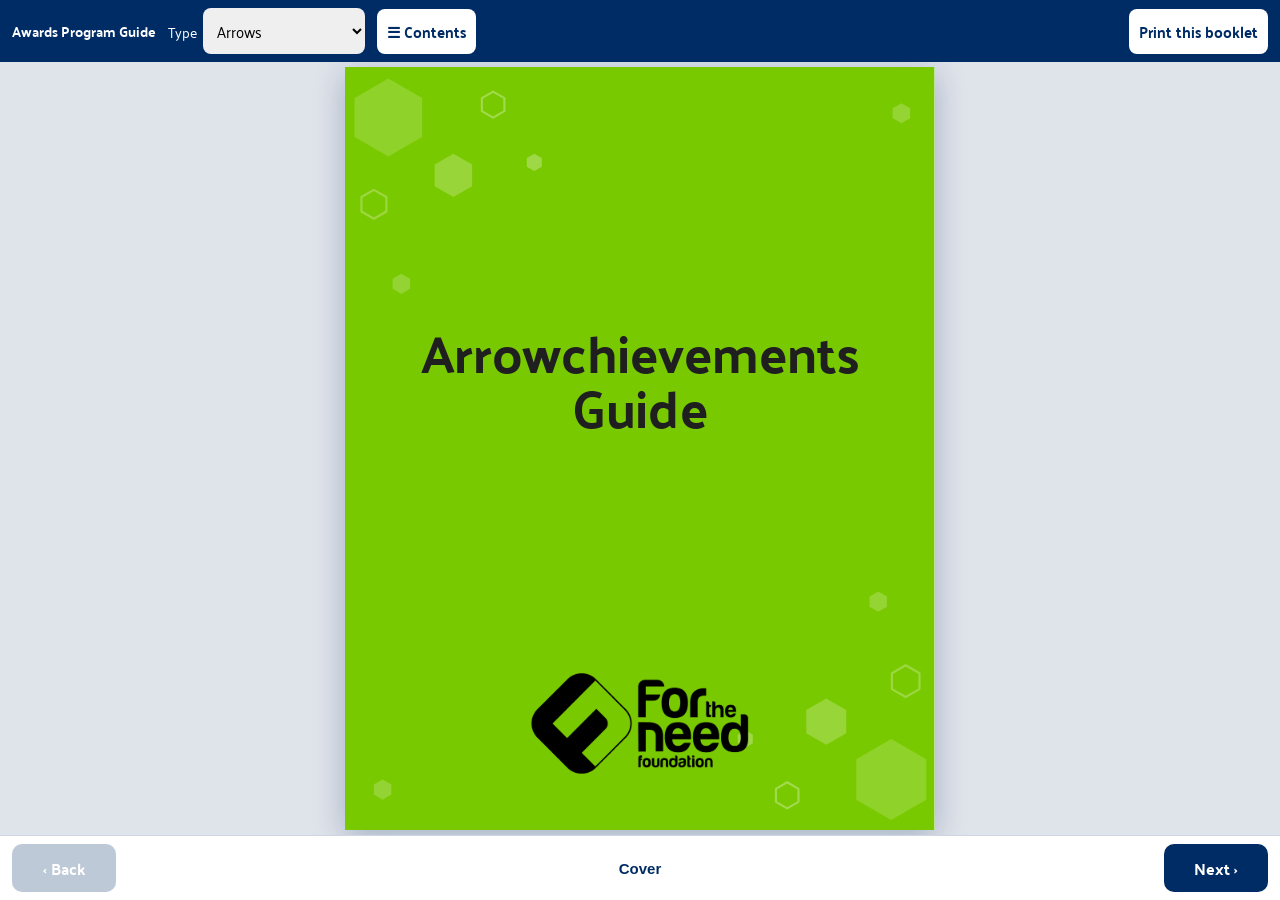
==== commit 8ccd6570: "Logo covers in booklet color, contents page, ticket labels, phone tweaks - Cover: booklet-color back" ====
--- a/sample.html
+++ b/sample.html
@@ -15,6 +15,7 @@
   .bar select{min-width:0}
   .bar button{cursor:pointer;background:#fff;color:#002C66;font-weight:700;white-space:nowrap}
   .bar .sp{flex:1}
+  body.is-mobile #printBtn{display:none}
   .viewer{flex:1;position:relative;min-height:0;display:flex;align-items:center;justify-content:center;overflow:hidden}
   .viewer.mobile{display:block;overflow-y:auto;overflow-x:hidden;-webkit-overflow-scrolling:touch;padding:10px}
   .stage{position:relative}
@@ -37,10 +38,9 @@
   #printArea{display:none}
   @media (max-width:700px){
     .bar strong{display:none}
-    .bar label{flex:1 1 40%}
+    .bar label{flex:1 1 auto}
     .bar label select{flex:1;width:100%}
     .bar .sp{display:none}
-    .bar button{flex:1 1 100%;min-height:36px;padding:6px 10px}
     .pager button{min-width:88px}
   }
   @media print{
@@ -54,7 +54,7 @@
 <div class="bar noprint">
   <strong>Awards Program Guide</strong>
   <label>Type <select id="aud"></select></label>
-  <label>Page <select id="jump"></select></label>
+  <button id="tocBtn">&#9776; Contents</button>
   <span class="sp"></span>
   <button id="printBtn">Print this booklet</button>
 </div>
@@ -70,7 +70,7 @@
 (async function(){
   const G = AwardsGuide, PW = G.PW, PH = G.PH;
   const data = await G.load();
-  const audSel = document.getElementById('aud'), jump = document.getElementById('jump');
+  const audSel = document.getElementById('aud');
   const stage = document.getElementById('stage'), viewer = document.getElementById('viewer');
   const prevB = document.getElementById('prev'), nextB = document.getElementById('next'), pos = document.getElementById('pos');
   data.booklets.forEach(b => audSel.append(new Option(b.title, b.id)));
@@ -79,12 +79,10 @@
   const isMobile = () => window.innerWidth < 700 || window.innerHeight < 560;
 
   function chooseBooklet(id, page){
-    booklet = data.booklets.find(b => b.id === id) || data.booklets[0];
+    const bk = G.booklet(data, id);
+    booklet = bk.booklet; pages = bk.pages;
     audSel.value = booklet.id;
-    pages = data.pages.filter(p => p.audiences.includes(booklet.id));
     cur = Math.min(Math.max(page || 0, 0), pages.length - 1);
-    jump.replaceChildren();
-    pages.forEach((p, i) => jump.append(new Option(i === 0 ? 'Cover' : (i + 1) + '. ' + p.title, i)));
     // Printing always uses the full Letter-size pages, one per sheet.
     const pa = document.getElementById('printArea'); pa.replaceChildren();
     pages.forEach((p, i) => pa.append(G.wrap(G.render(p, booklet, data, i + 1))));
@@ -94,6 +92,7 @@
   function show(dir){
     const mobile = isMobile();
     lastMode = mobile; lastW = window.innerWidth;
+    document.body.classList.toggle('is-mobile', mobile);
     viewer.classList.toggle('mobile', mobile);
     const el = document.createElement('div');
     el.className = 'spread' + (dir ? ' go-' + dir : '');
@@ -107,22 +106,28 @@
     }
     stage.replaceChildren(el);
     viewer.scrollTop = 0;
-    jump.value = String(cur);
-    pos.textContent = cur === 0 ? 'Cover' : 'Page ' + (cur + 1) + ' of ' + pages.length;
+    pos.textContent = cur === 0 ? 'Cover' : cur === 1 ? 'Contents' : 'Page ' + (cur + 1) + ' of ' + pages.length;
     prevB.disabled = cur === 0; nextB.disabled = cur === pages.length - 1;
     try{ history.replaceState(null, '', '#' + booklet.id + '/' + (cur + 1)); }catch(e){}
   }
 
-  function go(delta){
-    const n = cur + delta;
+  function goTo(n, dir){
     if(n < 0 || n >= pages.length) return;
-    cur = n; show(delta > 0 ? 'next' : 'prev');
+    cur = n; show(dir || (n > cur ? 'next' : 'prev'));
   }
+  const go = (d) => { const n = cur + d; if(n >= 0 && n < pages.length){ cur = n; show(d > 0 ? 'next' : 'prev'); } };
 
   prevB.onclick = () => go(-1); nextB.onclick = () => go(1);
   audSel.onchange = () => chooseBooklet(audSel.value, 0);
-  jump.onchange = () => { cur = +jump.value; show(null); };
+  document.getElementById('tocBtn').onclick = () => { cur = 1; show('prev'); };
   document.getElementById('printBtn').onclick = () => window.print();
+  // Contents links turn to the page they name.
+  stage.addEventListener('click', e => {
+    const a = e.target.closest && e.target.closest('a[data-page]');
+    if(!a) return;
+    e.preventDefault();
+    cur = +a.dataset.page; show('next');
+  });
   document.addEventListener('keydown', e => {
     if(e.target && /SELECT|INPUT/.test(e.target.tagName)) return;
     if(e.key === 'ArrowRight') go(1); else if(e.key === 'ArrowLeft') go(-1);
--- a/styles.css
+++ b/styles.css
@@ -71,20 +71,32 @@
   background:#fff;border:1.5px solid var(--accent-ink);color:var(--accent-ink)}
 
 /* Cover: title only, slightly above center, faint hexagons in the booklet color */
-.page.cover{display:block;background:#fff}
+.page.cover{display:block;background:var(--accent);color:var(--cover-text)}
 .page.cover .hexes{position:absolute;inset:0;width:100%;height:100%}
 .page.cover .cover-box{position:absolute;inset:0;display:flex;flex-direction:column;align-items:center;justify-content:center;
-  text-align:center;padding:0 90px 150px}
-.page.cover h1{margin:0;font-size:72px;line-height:1.05;font-weight:700;color:var(--title);max-width:620px}
-.page.cover p{margin:26px 0 0;font-size:18px;line-height:1.5;max-width:520px;color:var(--ink)}
+  text-align:center;padding:0 90px 190px}
+.page.cover h1{margin:0;font-size:72px;line-height:1.05;font-weight:700;color:var(--cover-text);max-width:640px}
+.page.cover p{margin:26px 0 0;font-size:18px;line-height:1.5;max-width:520px;color:var(--cover-text)}
+.cover-logo{position:absolute;left:50%;bottom:78px;transform:translateX(-50%);width:300px;height:auto;display:block}
+
+/* Table of contents (page 2) */
+.page.toc{display:block;background:#fff}
+.toc-banner{height:190px;background:var(--accent);position:relative;overflow:hidden;display:flex;align-items:center;padding:0 54px}
+.toc-banner .hexes{position:absolute;inset:0;width:100%;height:100%}
+.toc-banner h1{position:relative;margin:0;font-size:54px;font-weight:700;color:var(--cover-text);line-height:1.05}
+.toc-body{columns:2;column-gap:46px;padding:34px 54px 70px}
+.toc-sec{break-inside:avoid;margin-bottom:24px}
+.toc-h{font-size:12px;font-weight:700;letter-spacing:.14em;text-transform:uppercase;color:var(--accent-ink);padding-bottom:5px;margin-bottom:4px;border-bottom:2px solid var(--accent)}
+.toc-link{display:flex;align-items:baseline;gap:6px;padding:5px 0;font-size:15px;line-height:1.25;color:var(--title);text-decoration:none}
+.toc-link .dots{flex:1;min-width:12px;border-bottom:2px dotted #b8bfd0;transform:translateY(-3px)}
+.toc-link .pn{font-weight:700;color:var(--accent-ink)}
+.toc-link:hover .tt,.toc-link:focus-visible .tt{text-decoration:underline}
 
 /* Phone layout: pages reflow into one readable column instead of shrinking a Letter sheet (screen only) */
 .page.mobile{width:100%;height:auto;display:block;overflow:visible;box-shadow:0 4px 18px rgba(0,44,102,.18)}
 .page.mobile .pg-main{display:block}
-.page.mobile .pg-photo{height:auto}
-.page.mobile .pg-photo img{height:150px}
-.page.mobile .pg-photo .ph-empty{position:static;height:100px}
-.page.mobile .pg-quote{position:static;width:100%;font-size:16px}
+.page.mobile .pg-quote-m{margin:18px 0 0}
+.page.mobile .pg-quote-m .pg-quote{position:static;width:100%;font-size:16px;border-radius:10px}
 .page.mobile .pg-banner{height:124px}
 .page.mobile .badge{width:92px;height:92px;border-radius:20px}
 .page.mobile .pg-title{padding:20px 18px 8px}
@@ -99,7 +111,13 @@
 .page.mobile .pg-photo2{position:static;width:150px;height:150px;margin:20px auto 4px}
 .page.mobile .pg-foot{position:static;height:auto;padding:12px 0 0;justify-content:center}
 .page.cover.mobile{height:66vh;min-height:440px}
-.page.cover.mobile .cover-box{padding:0 26px 90px}
+.page.cover.mobile .cover-box{padding:0 26px 110px}
+.page.cover.mobile .cover-logo{width:200px;bottom:34px}
+.page.toc.mobile .toc-banner{height:120px;padding:0 20px}
+.page.toc.mobile .toc-banner h1{font-size:34px}
+.page.toc.mobile .toc-body{columns:1;padding:14px 18px 26px}
+.page.toc.mobile .toc-link{padding:11px 0;font-size:16.5px}
+.page.toc.mobile .pg-foot{position:static;height:auto;padding:0 18px 16px;justify-content:center}
 .page.cover.mobile h1{font-size:40px}
 .page.cover.mobile p{font-size:16px}
 
